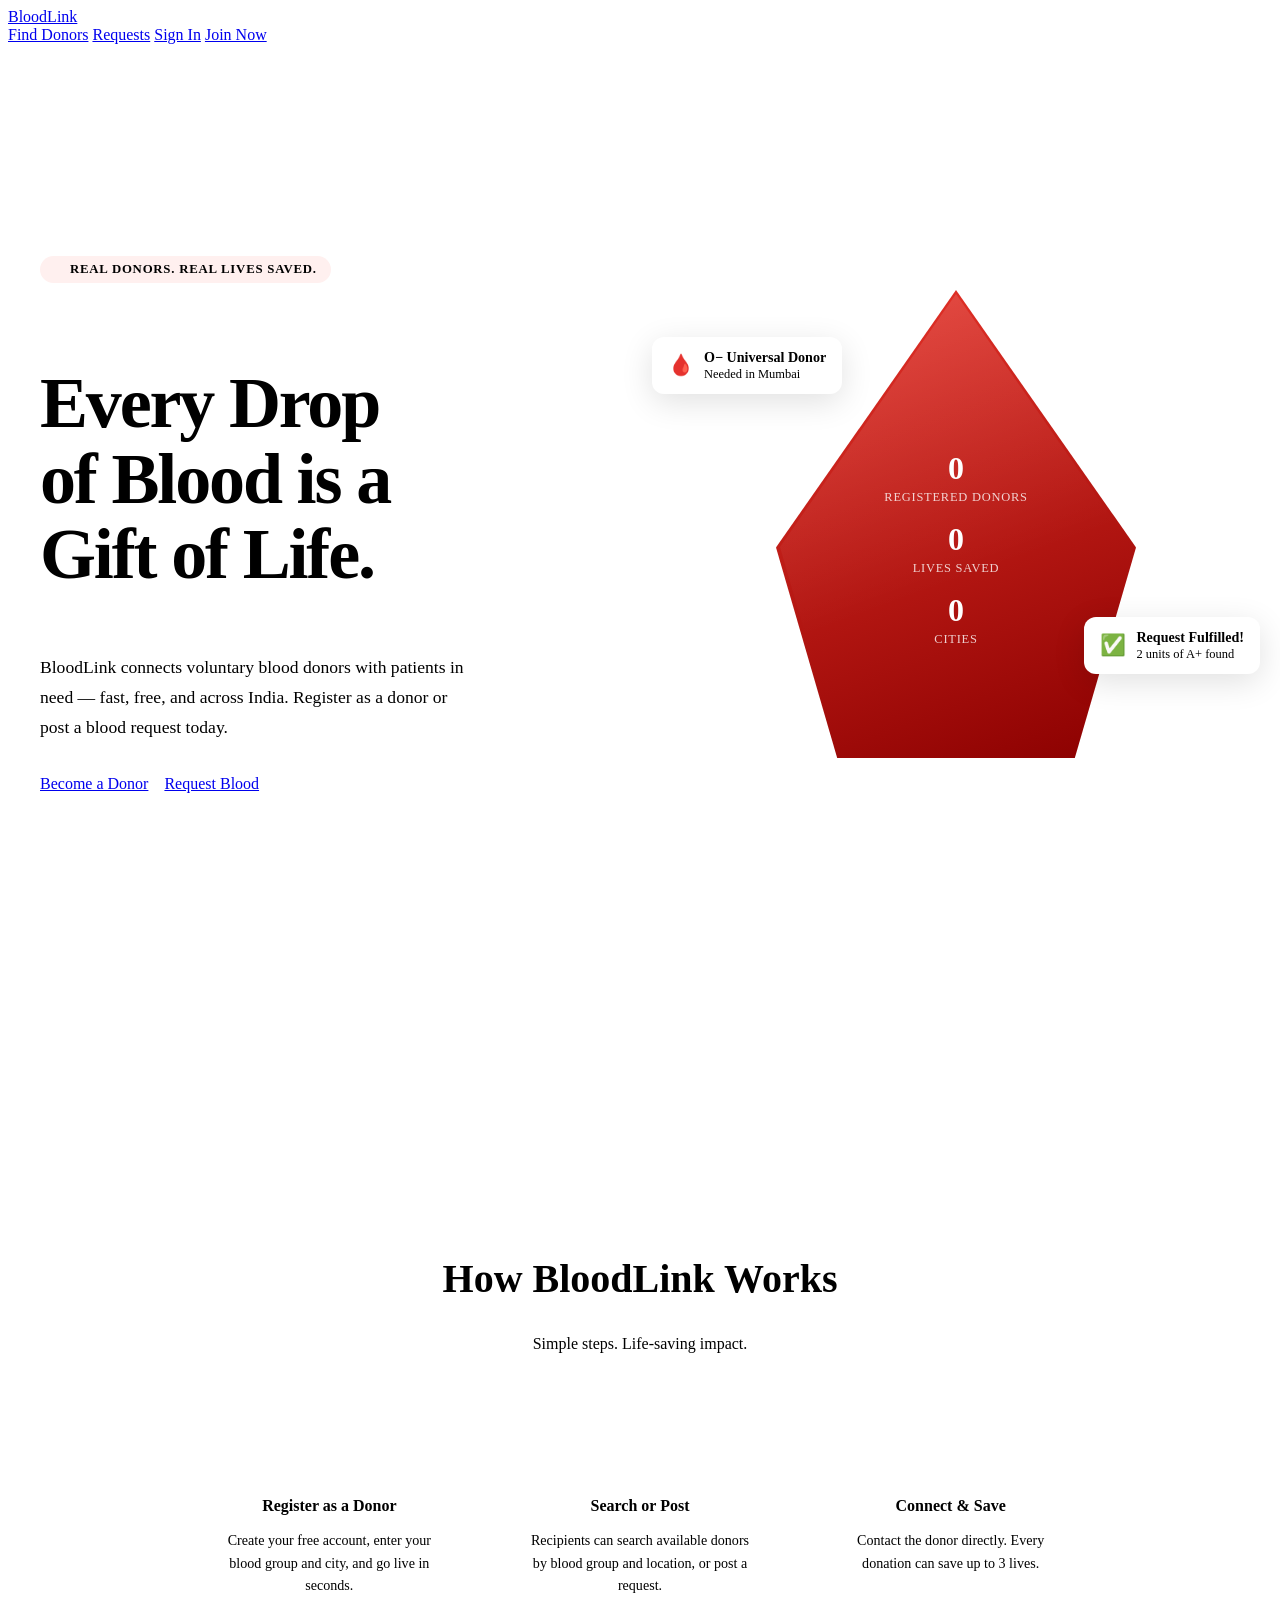
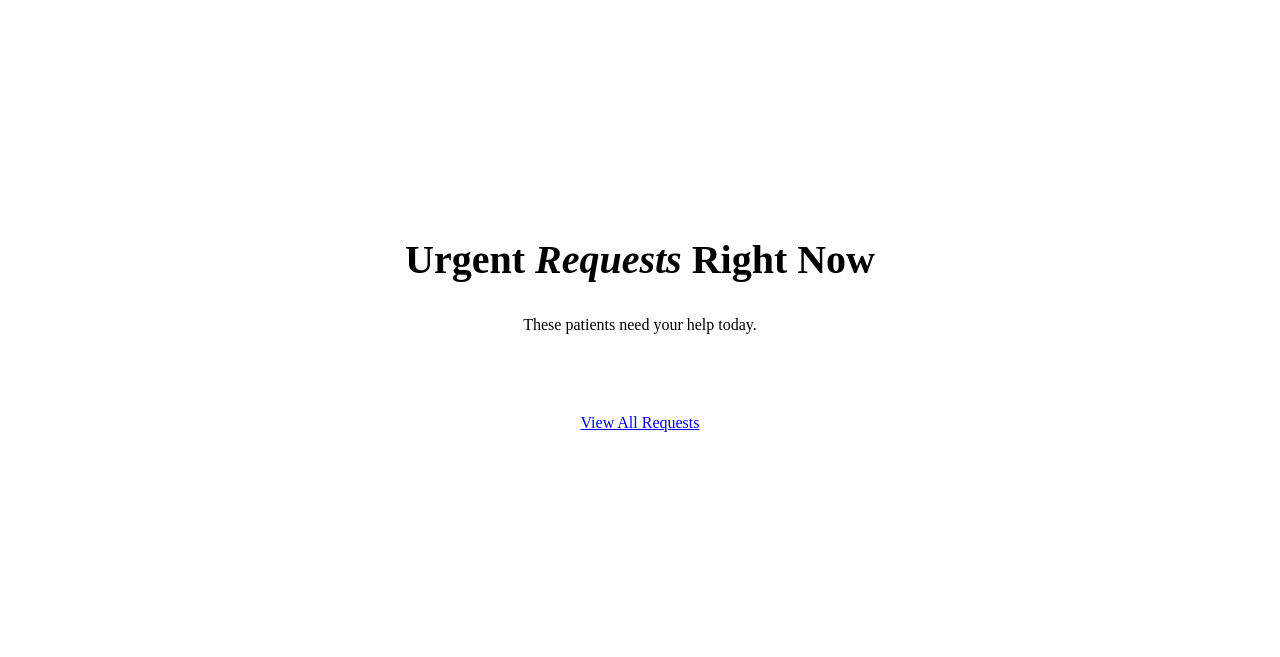
==== index.html @ b0b21486 "initial commit" ====
<!DOCTYPE html>
<html lang="en">
<head>
  <meta charset="UTF-8" />
  <meta name="viewport" content="width=device-width, initial-scale=1.0" />
  <title>BloodLink — Give Life, Find Hope</title>
  <link rel="stylesheet" href="css/style.css" />
  <style>
    /* ── HERO ── */
    .hero {
      min-height: calc(100vh - 68px);
      display: grid;
      grid-template-columns: 1fr 1fr;
      align-items: center;
      gap: 4rem;
      padding: 4rem 2rem;
      max-width: 1200px;
      margin: 0 auto;
    }

    .hero-text { animation: fadeUp 0.7s ease both; }
    .hero-text .eyebrow {
      display: inline-flex; align-items: center; gap: 8px;
      background: #FFF0EF; color: var(--blood);
      padding: 6px 14px; border-radius: 100px;
      font-size: 0.8rem; font-weight: 600;
      text-transform: uppercase; letter-spacing: 0.06em;
      margin-bottom: 1.5rem;
    }
    .hero-text .eyebrow span { width: 8px; height: 8px; background: var(--blood); border-radius: 50%; animation: pulse-drop 1.5s infinite; }

    .hero-text h1 {
      font-family: 'Playfair Display', serif;
      font-size: clamp(2.8rem, 6vw, 4.5rem);
      font-weight: 900;
      line-height: 1.05;
      letter-spacing: -0.03em;
      color: var(--charcoal);
    }
    .hero-text h1 .accent { color: var(--blood); }
    .hero-text p {
      margin-top: 1.25rem;
      font-size: 1.1rem;
      color: var(--mid);
      max-width: 440px;
      line-height: 1.7;
    }
    .hero-cta {
      display: flex; align-items: center; gap: 1rem;
      margin-top: 2rem;
      flex-wrap: wrap;
    }

    /* ── HERO VISUAL ── */
    .hero-visual {
      animation: fadeUp 0.7s 0.2s ease both;
      position: relative;
    }
    .drop-large {
      width: 360px; height: 420px;
      background: linear-gradient(160deg, #E8342A 0%, #8B0000 100%);
      clip-path: polygon(50% 0%, 100% 55%, 83% 100%, 17% 100%, 0% 55%);
      margin: 0 auto;
      display: flex; flex-direction: column;
      align-items: center; justify-content: center;
      gap: 1rem; padding-top: 3rem;
      position: relative;
      box-shadow: 0 32px 80px rgba(192,24,12,0.3);
    }
    .drop-large::after {
      content: '';
      position: absolute; inset: 4px;
      clip-path: polygon(50% 0%, 100% 55%, 83% 100%, 17% 100%, 0% 55%);
      background: linear-gradient(160deg, rgba(255,255,255,0.15) 0%, transparent 60%);
    }
    .drop-stat {
      text-align: center; color: #fff; z-index: 1;
    }
    .drop-stat .num {
      font-family: 'Playfair Display', serif;
      font-size: 2rem; font-weight: 900; display: block;
    }
    .drop-stat .lbl { font-size: 0.78rem; opacity: 0.8; text-transform: uppercase; letter-spacing: 0.06em; }

    .float-card {
      position: absolute;
      background: #fff;
      border-radius: 12px;
      padding: 0.75rem 1rem;
      box-shadow: 0 8px 32px rgba(0,0,0,0.12);
      display: flex; align-items: center; gap: 10px;
      font-size: 0.85rem;
    }
    .float-card .fc-icon { font-size: 1.3rem; }
    .float-card strong { display: block; font-weight: 600; font-size: 0.88rem; }
    .float-card span { color: var(--mid); font-size: 0.78rem; }
    .float-card-1 { top: 10%; left: -20px; animation: float 3s ease-in-out infinite; }
    .float-card-2 { bottom: 18%; right: -20px; animation: float 3s 1.5s ease-in-out infinite; }

    @keyframes float {
      0%,100% { transform: translateY(0); }
      50% { transform: translateY(-10px); }
    }
    @keyframes fadeUp {
      from { opacity:0; transform: translateY(24px); }
      to { opacity:1; transform: none; }
    }

    /* ── HOW IT WORKS ── */
    .section { padding: 5rem 2rem; }
    .section-title {
      text-align: center; margin-bottom: 3rem;
    }
    .section-title h2 {
      font-family: 'Playfair Display', serif;
      font-size: clamp(1.8rem, 4vw, 2.5rem);
      font-weight: 900;
    }
    .section-title p { color: var(--mid); margin-top: 0.5rem; }

    .steps-grid {
      max-width: 900px; margin: 0 auto;
      display: grid; grid-template-columns: repeat(3, 1fr); gap: 2rem;
    }
    .step {
      text-align: center; padding: 2rem 1.5rem;
      background: var(--card-bg);
      border-radius: var(--radius);
      box-shadow: var(--shadow);
      position: relative;
    }
    .step-num {
      width: 48px; height: 48px;
      background: var(--blood);
      color: #fff;
      border-radius: 12px;
      font-family: 'Playfair Display', serif;
      font-size: 1.4rem; font-weight: 900;
      display: flex; align-items: center; justify-content: center;
      margin: 0 auto 1rem;
    }
    .step h3 { font-size: 1rem; font-weight: 700; margin-bottom: 0.4rem; }
    .step p { font-size: 0.88rem; color: var(--mid); line-height: 1.6; }

    /* ── STATS BAR ── */
    .stats-bar {
      background: var(--blood);
      padding: 2.5rem 2rem;
    }
    .stats-inner {
      max-width: 1000px; margin: 0 auto;
      display: grid; grid-template-columns: repeat(4,1fr);
      gap: 2rem; text-align: center;
    }
    .stat-item { color: #fff; }
    .stat-item .n {
      font-family: 'Playfair Display', serif;
      font-size: 2.2rem; font-weight: 900;
      display: block;
    }
    .stat-item .l { font-size: 0.82rem; opacity: 0.8; }

    /* ── URGENT REQUESTS PREVIEW ── */
    .urgent-preview {
      max-width: 1100px; margin: 0 auto;
      display: grid; grid-template-columns: repeat(auto-fill, minmax(280px,1fr)); gap: 1.25rem;
    }
    .request-mini {
      background: var(--card-bg);
      border-radius: var(--radius);
      padding: 1.25rem;
      box-shadow: var(--shadow);
      display: flex; flex-direction: column; gap: 0.75rem;
      border-left: 4px solid var(--blood);
    }
    .request-mini-top { display: flex; align-items: center; gap: 12px; }
    .request-mini h4 { font-weight: 700; font-size: 0.95rem; }
    .request-mini p { font-size: 0.82rem; color: var(--mid); }
    .request-mini-meta { display: flex; gap: 8px; align-items: center; flex-wrap: wrap; }

    /* ── FOOTER ── */
    footer {
      background: var(--charcoal);
      color: rgba(255,255,255,0.6);
      text-align: center;
      padding: 2rem;
      font-size: 0.85rem;
    }
    footer a { color: rgba(255,255,255,0.8); text-decoration: none; }

    @media (max-width: 768px) {
      .hero { grid-template-columns: 1fr; gap: 2rem; padding: 2rem 1rem; min-height: auto; }
      .drop-large { width: 260px; height: 300px; }
      .float-card-1, .float-card-2 { display: none; }
      .steps-grid { grid-template-columns: 1fr; }
      .stats-inner { grid-template-columns: repeat(2,1fr); }
    }
  </style>
</head>
<body>

<!-- NAV -->
<nav>
  <a class="nav-brand" href="index.html">
    <div class="drop"></div>
    <span>BloodLink</span>
  </a>
  <div class="nav-links">
    <a href="dashboard.html">Find Donors</a>
    <a href="dashboard.html#requests">Requests</a>
    <a href="login.html" class="btn btn-outline btn-sm">Sign In</a>
    <a href="login.html#register" class="btn btn-primary btn-sm">Join Now</a>
  </div>
</nav>

<!-- HERO -->
<section>
  <div class="hero">
    <div class="hero-text">
      <div class="eyebrow"><span></span> Real donors. Real lives saved.</div>
      <h1>Every Drop<br>of Blood is a<br><span class="accent">Gift of Life.</span></h1>
      <p>BloodLink connects voluntary blood donors with patients in need — fast, free, and across India. Register as a donor or post a blood request today.</p>
      <div class="hero-cta">
        <a href="login.html#register" class="btn btn-primary btn-lg">Become a Donor</a>
        <a href="dashboard.html#requests" class="btn btn-ghost btn-lg">Request Blood</a>
      </div>
    </div>
    <div class="hero-visual">
      <div class="float-card float-card-1">
        <div class="fc-icon">🩸</div>
        <div><strong>O− Universal Donor</strong><span>Needed in Mumbai</span></div>
      </div>
      <div class="drop-large">
        <div class="drop-stat"><span class="num" id="counter-donors">0</span><span class="lbl">Registered Donors</span></div>
        <div class="drop-stat"><span class="num" id="counter-lives">0</span><span class="lbl">Lives Saved</span></div>
        <div class="drop-stat"><span class="num" id="counter-cities">0</span><span class="lbl">Cities</span></div>
      </div>
      <div class="float-card float-card-2">
        <div class="fc-icon">✅</div>
        <div><strong>Request Fulfilled!</strong><span>2 units of A+ found</span></div>
      </div>
    </div>
  </div>
</section>

<!-- STATS BAR -->
<div class="stats-bar">
  <div class="stats-inner">
    <div class="stat-item"><span class="n">10,000+</span><span class="l">Registered Donors</span></div>
    <div class="stat-item"><span class="n">4,200+</span><span class="l">Requests Fulfilled</span></div>
    <div class="stat-item"><span class="n">8</span><span class="l">Blood Groups</span></div>
    <div class="stat-item"><span class="n">50+</span><span class="l">Cities Covered</span></div>
  </div>
</div>

<!-- HOW IT WORKS -->
<section class="section" style="background: var(--warm-white);">
  <div class="section-title">
    <h2>How BloodLink Works</h2>
    <p>Simple steps. Life-saving impact.</p>
  </div>
  <div class="steps-grid">
    <div class="step">
      <div class="step-num">1</div>
      <h3>Register as a Donor</h3>
      <p>Create your free account, enter your blood group and city, and go live in seconds.</p>
    </div>
    <div class="step">
      <div class="step-num">2</div>
      <h3>Search or Post</h3>
      <p>Recipients can search available donors by blood group and location, or post a request.</p>
    </div>
    <div class="step">
      <div class="step-num">3</div>
      <h3>Connect & Save</h3>
      <p>Contact the donor directly. Every donation can save up to 3 lives.</p>
    </div>
  </div>
</section>

<!-- URGENT REQUESTS PREVIEW -->
<section class="section">
  <div class="section-title">
    <h2>Urgent <em style="font-style:italic;color:var(--blood)">Requests</em> Right Now</h2>
    <p>These patients need your help today.</p>
  </div>
  <div class="urgent-preview" id="urgentPreview"></div>
  <div style="text-align:center; margin-top:2rem;">
    <a href="dashboard.html#requests" class="btn btn-outline">View All Requests</a>
  </div>
</section>

<!-- FOOTER -->
<footer>
  <p style="margin-bottom:0.5rem;">
    <a href="index.html">BloodLink</a> — Built to save lives.
  </p>
  <p>Mock data only · Not a real medical service · <a href="dashboard.html">Enter App</a></p>
</footer>

<div class="toast-container"></div>
<script src="js/app.js"></script>
<script>
  // Counter animation
  function animateCounter(el, target, duration = 1600) {
    let start = 0, step = target / (duration / 16);
    const tick = () => {
      start = Math.min(start + step, target);
      el.textContent = Math.floor(start).toLocaleString();
      if (start < target) requestAnimationFrame(tick);
    };
    requestAnimationFrame(tick);
  }
  window.addEventListener('load', () => {
    animateCounter(document.getElementById('counter-donors'), DonorStore.getAll().length);
    animateCounter(document.getElementById('counter-lives'), 4200);
    animateCounter(document.getElementById('counter-cities'), CITIES.length);
  });

  // Urgent requests preview
  const urgent = RequestStore.getActive().filter(r => r.urgency === 'urgent').slice(0, 3);
  const container = document.getElementById('urgentPreview');
  if (urgent.length === 0) {
    container.innerHTML = '<div class="empty-state"><div class="icon">🕊️</div><h3>No urgent requests right now</h3><p>Check back later or post your own request.</p></div>';
  } else {
    container.innerHTML = urgent.map(r => `
      <div class="request-mini">
        <div class="request-mini-top">
          <div class="blood-badge">${r.blood}</div>
          <div>
            <h4>${r.patient}</h4>
            <p>${r.hospital} · ${r.city}</p>
          </div>
        </div>
        <p style="font-size:0.85rem;color:var(--mid);">${r.note}</p>
        <div class="request-mini-meta">
          <span class="badge badge-urgent">Urgent</span>
          <span style="font-size:0.8rem;color:var(--mid);">${r.units} unit${r.units>1?'s':''} needed</span>
        </div>
        <a href="dashboard.html#requests" class="btn btn-primary btn-sm">Help Now →</a>
      </div>
    `).join('');
  }
</script>
</body>
</html>
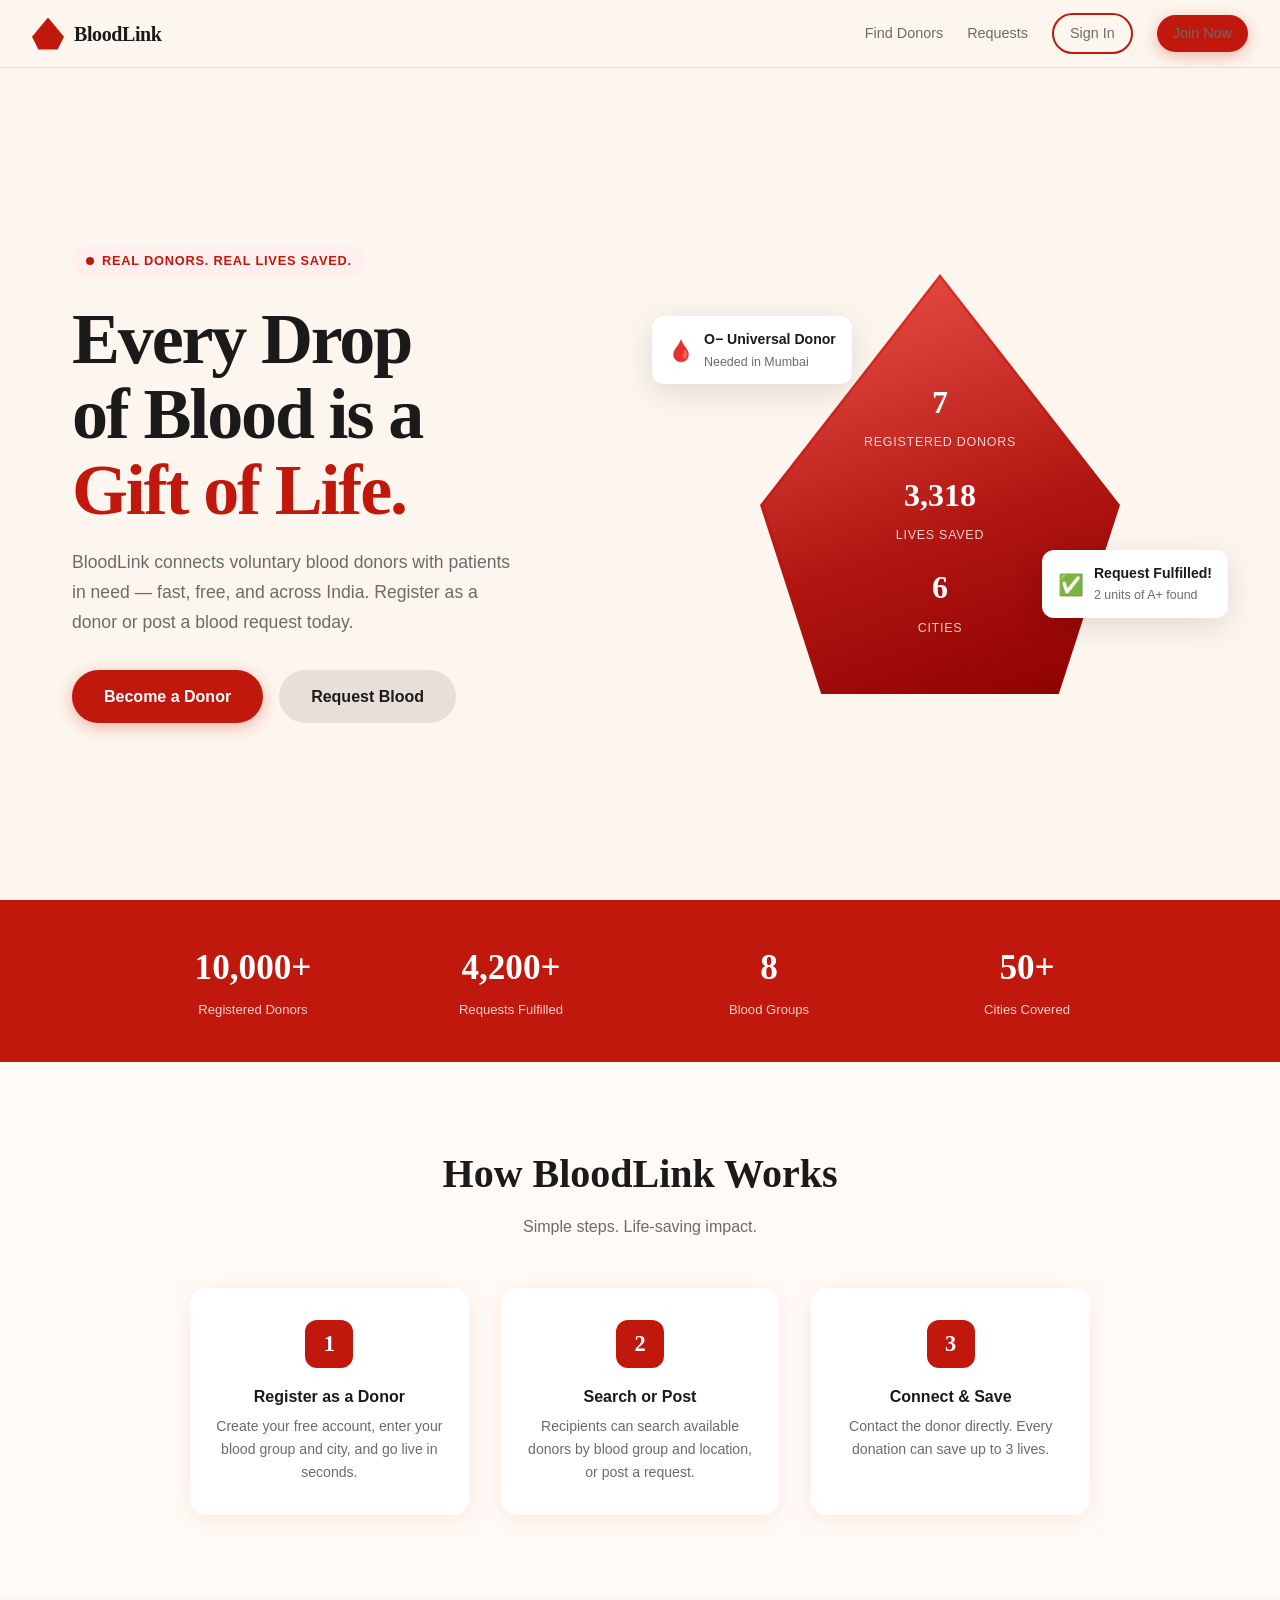
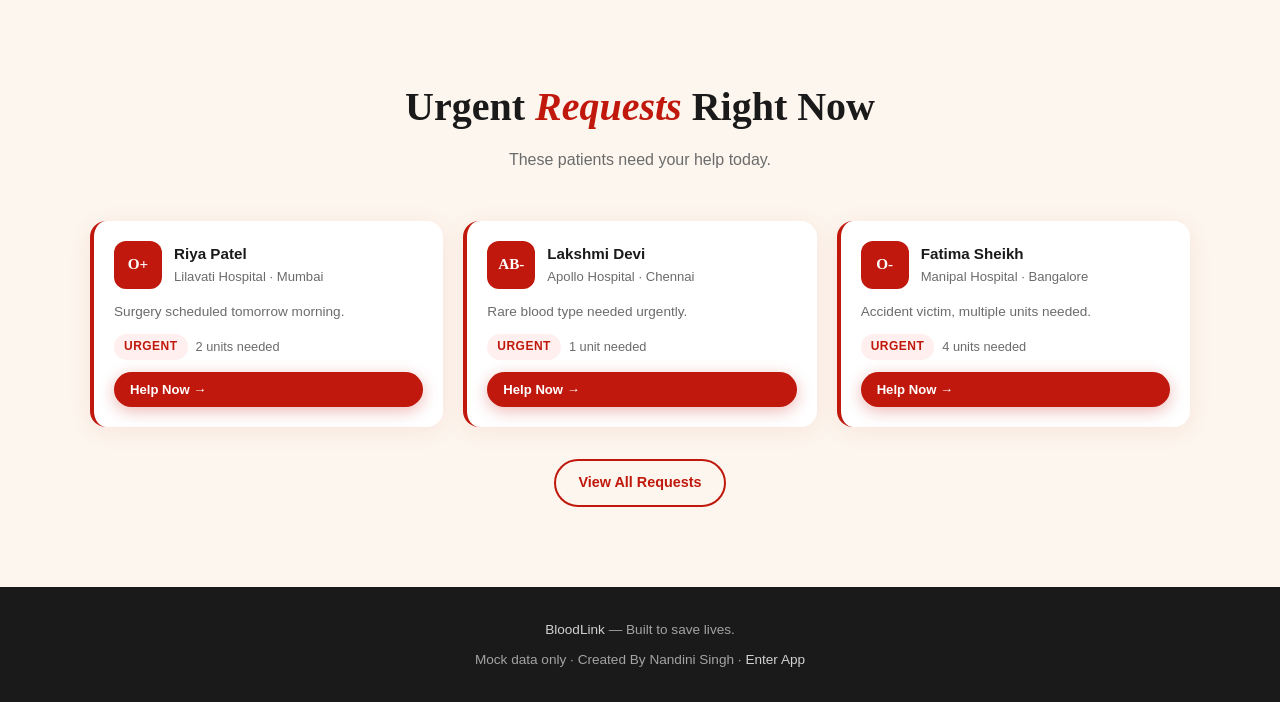
==== commit 73827576: "Update index.html" ====
--- a/index.html
+++ b/index.html
@@ -295,7 +295,7 @@
   <p style="margin-bottom:0.5rem;">
     <a href="index.html">BloodLink</a> — Built to save lives.
   </p>
-  <p>Mock data only · Not a real medical service · <a href="dashboard.html">Enter App</a></p>
+  <p>Mock data only · Created By Nandini Singh · <a href="dashboard.html">Enter App</a></p>
 </footer>
 
 <div class="toast-container"></div>
--- a/css/style.css
+++ b/css/style.css
@@ -0,0 +1,280 @@
+@import url('https://fonts.googleapis.com/css2?family=Playfair+Display:wght@700;900&family=DM+Sans:wght@300;400;500;600&display=swap');
+
+:root {
+  --blood: #C0180C;
+  --blood-dark: #8B0000;
+  --blood-light: #E8342A;
+  --cream: #FDF6EE;
+  --warm-white: #FFFAF5;
+  --charcoal: #1A1A1A;
+  --mid: #6B6B6B;
+  --soft: #E8E0D8;
+  --card-bg: #FFFFFF;
+  --shadow: 0 4px 24px rgba(192,24,12,0.08);
+  --shadow-lg: 0 16px 48px rgba(192,24,12,0.14);
+  --radius: 16px;
+  --radius-sm: 8px;
+}
+
+*, *::before, *::after { box-sizing: border-box; margin: 0; padding: 0; }
+
+html { scroll-behavior: smooth; }
+
+body {
+  font-family: 'DM Sans', sans-serif;
+  background: var(--cream);
+  color: var(--charcoal);
+  min-height: 100vh;
+  line-height: 1.6;
+}
+
+/* ── NAV ── */
+nav {
+  position: sticky; top: 0; z-index: 100;
+  background: rgba(253,246,238,0.92);
+  backdrop-filter: blur(12px);
+  border-bottom: 1px solid var(--soft);
+  padding: 0 2rem;
+  display: flex; align-items: center; justify-content: space-between;
+  height: 68px;
+}
+
+.nav-brand {
+  display: flex; align-items: center; gap: 10px;
+  text-decoration: none; color: var(--charcoal);
+}
+.nav-brand .drop {
+  width: 32px; height: 32px;
+  background: var(--blood);
+  clip-path: polygon(50% 0%, 100% 60%, 80% 100%, 20% 100%, 0% 60%);
+  display: flex; align-items: center; justify-content: center;
+  animation: pulse-drop 2.4s ease-in-out infinite;
+}
+@keyframes pulse-drop {
+  0%,100% { transform: scale(1); }
+  50% { transform: scale(1.08); }
+}
+.nav-brand span {
+  font-family: 'Playfair Display', serif;
+  font-size: 1.25rem; font-weight: 700;
+  letter-spacing: -0.02em;
+}
+
+.nav-links { display: flex; align-items: center; gap: 1.5rem; }
+.nav-links a {
+  text-decoration: none; color: var(--mid);
+  font-size: 0.9rem; font-weight: 500;
+  transition: color 0.2s;
+}
+.nav-links a:hover { color: var(--blood); }
+
+/* ── BUTTONS ── */
+.btn {
+  display: inline-flex; align-items: center; gap: 8px;
+  padding: 0.65rem 1.4rem;
+  border-radius: 100px;
+  font-family: 'DM Sans', sans-serif;
+  font-weight: 600; font-size: 0.9rem;
+  cursor: pointer; border: none;
+  text-decoration: none;
+  transition: all 0.2s ease;
+}
+.btn-primary {
+  background: var(--blood);
+  color: #fff;
+  box-shadow: 0 4px 16px rgba(192,24,12,0.3);
+}
+.btn-primary:hover {
+  background: var(--blood-dark);
+  transform: translateY(-1px);
+  box-shadow: 0 8px 24px rgba(192,24,12,0.4);
+}
+.btn-outline {
+  background: transparent;
+  color: var(--blood);
+  border: 2px solid var(--blood);
+}
+.btn-outline:hover {
+  background: var(--blood);
+  color: #fff;
+}
+.btn-ghost {
+  background: var(--soft);
+  color: var(--charcoal);
+}
+.btn-ghost:hover { background: #ddd; }
+.btn-sm { padding: 0.45rem 1rem; font-size: 0.82rem; }
+.btn-lg { padding: 0.85rem 2rem; font-size: 1rem; }
+
+/* ── CARDS ── */
+.card {
+  background: var(--card-bg);
+  border-radius: var(--radius);
+  box-shadow: var(--shadow);
+  overflow: hidden;
+  transition: box-shadow 0.25s, transform 0.25s;
+}
+.card:hover { box-shadow: var(--shadow-lg); transform: translateY(-2px); }
+
+/* ── FORM ELEMENTS ── */
+.form-group { display: flex; flex-direction: column; gap: 6px; }
+.form-group label {
+  font-size: 0.82rem; font-weight: 600;
+  color: var(--mid); text-transform: uppercase; letter-spacing: 0.05em;
+}
+.form-group input,
+.form-group select,
+.form-group textarea {
+  padding: 0.75rem 1rem;
+  border: 2px solid var(--soft);
+  border-radius: var(--radius-sm);
+  font-family: 'DM Sans', sans-serif;
+  font-size: 0.95rem;
+  background: var(--warm-white);
+  color: var(--charcoal);
+  transition: border-color 0.2s, box-shadow 0.2s;
+  outline: none;
+}
+.form-group input:focus,
+.form-group select:focus,
+.form-group textarea:focus {
+  border-color: var(--blood);
+  box-shadow: 0 0 0 3px rgba(192,24,12,0.1);
+}
+.form-group textarea { resize: vertical; min-height: 90px; }
+
+/* ── BLOOD GROUP BADGE ── */
+.blood-badge {
+  display: inline-flex; align-items: center; justify-content: center;
+  width: 48px; height: 48px;
+  background: var(--blood);
+  color: #fff;
+  border-radius: 12px;
+  font-family: 'Playfair Display', serif;
+  font-weight: 900; font-size: 0.95rem;
+}
+
+/* ── STATUS BADGES ── */
+.badge {
+  display: inline-block;
+  padding: 3px 10px;
+  border-radius: 100px;
+  font-size: 0.75rem; font-weight: 600;
+  text-transform: uppercase; letter-spacing: 0.04em;
+}
+.badge-urgent { background: #FFF0EF; color: var(--blood); }
+.badge-active { background: #EEF7EE; color: #2D7A2D; }
+.badge-closed { background: #F0F0F0; color: #888; }
+
+/* ── PAGE TITLE ── */
+.page-header {
+  padding: 3rem 2rem 2rem;
+  text-align: center;
+}
+.page-header h1 {
+  font-family: 'Playfair Display', serif;
+  font-size: clamp(2rem, 5vw, 3rem);
+  font-weight: 900;
+  line-height: 1.1;
+  color: var(--charcoal);
+}
+.page-header h1 em {
+  font-style: italic;
+  color: var(--blood);
+}
+.page-header p {
+  margin-top: 0.75rem;
+  color: var(--mid);
+  max-width: 480px; margin-inline: auto;
+}
+
+/* ── TOAST ── */
+.toast-container {
+  position: fixed; bottom: 1.5rem; right: 1.5rem;
+  z-index: 9999;
+  display: flex; flex-direction: column; gap: 8px;
+}
+.toast {
+  display: flex; align-items: center; gap: 10px;
+  padding: 0.85rem 1.2rem;
+  background: var(--charcoal);
+  color: #fff;
+  border-radius: var(--radius-sm);
+  font-size: 0.88rem; font-weight: 500;
+  box-shadow: 0 8px 24px rgba(0,0,0,0.2);
+  animation: slideIn 0.3s ease, fadeOut 0.4s ease 2.6s forwards;
+  min-width: 260px;
+}
+.toast.success { background: #1E6B1E; }
+.toast.error { background: var(--blood-dark); }
+@keyframes slideIn { from { transform: translateX(100px); opacity: 0; } to { transform: none; opacity: 1; } }
+@keyframes fadeOut { to { opacity: 0; transform: translateX(20px); } }
+
+/* ── MODAL ── */
+.modal-overlay {
+  position: fixed; inset: 0;
+  background: rgba(0,0,0,0.5);
+  backdrop-filter: blur(4px);
+  z-index: 500;
+  display: flex; align-items: center; justify-content: center;
+  padding: 1rem;
+  opacity: 0; pointer-events: none;
+  transition: opacity 0.25s;
+}
+.modal-overlay.active { opacity: 1; pointer-events: all; }
+.modal {
+  background: var(--card-bg);
+  border-radius: var(--radius);
+  padding: 2rem;
+  width: 100%; max-width: 480px;
+  box-shadow: var(--shadow-lg);
+  transform: translateY(20px);
+  transition: transform 0.25s;
+}
+.modal-overlay.active .modal { transform: none; }
+.modal-header {
+  display: flex; justify-content: space-between; align-items: center;
+  margin-bottom: 1.5rem;
+}
+.modal-header h2 {
+  font-family: 'Playfair Display', serif;
+  font-size: 1.4rem; font-weight: 700;
+}
+.modal-close {
+  width: 32px; height: 32px;
+  border-radius: 50%; border: none;
+  background: var(--soft); cursor: pointer;
+  font-size: 1.1rem; display: flex; align-items: center; justify-content: center;
+  transition: background 0.2s;
+}
+.modal-close:hover { background: #ccc; }
+
+/* ── EMPTY STATE ── */
+.empty-state {
+  text-align: center;
+  padding: 4rem 2rem;
+  color: var(--mid);
+}
+.empty-state .icon { font-size: 3rem; margin-bottom: 1rem; }
+.empty-state h3 { font-size: 1.1rem; margin-bottom: 0.5rem; color: var(--charcoal); }
+
+/* ── CONTAINER ── */
+.container { max-width: 1200px; margin: 0 auto; padding: 0 1.5rem; }
+
+/* ── DIVIDER ── */
+.divider {
+  display: flex; align-items: center; gap: 1rem;
+  color: var(--mid); font-size: 0.82rem;
+  margin: 1.25rem 0;
+}
+.divider::before, .divider::after {
+  content: ''; flex: 1;
+  height: 1px; background: var(--soft);
+}
+
+/* ── RESPONSIVE ── */
+@media (max-width: 640px) {
+  nav { padding: 0 1rem; }
+  .nav-links a:not(.btn) { display: none; }
+  .page-header { padding: 2rem 1rem 1rem; }
+}
